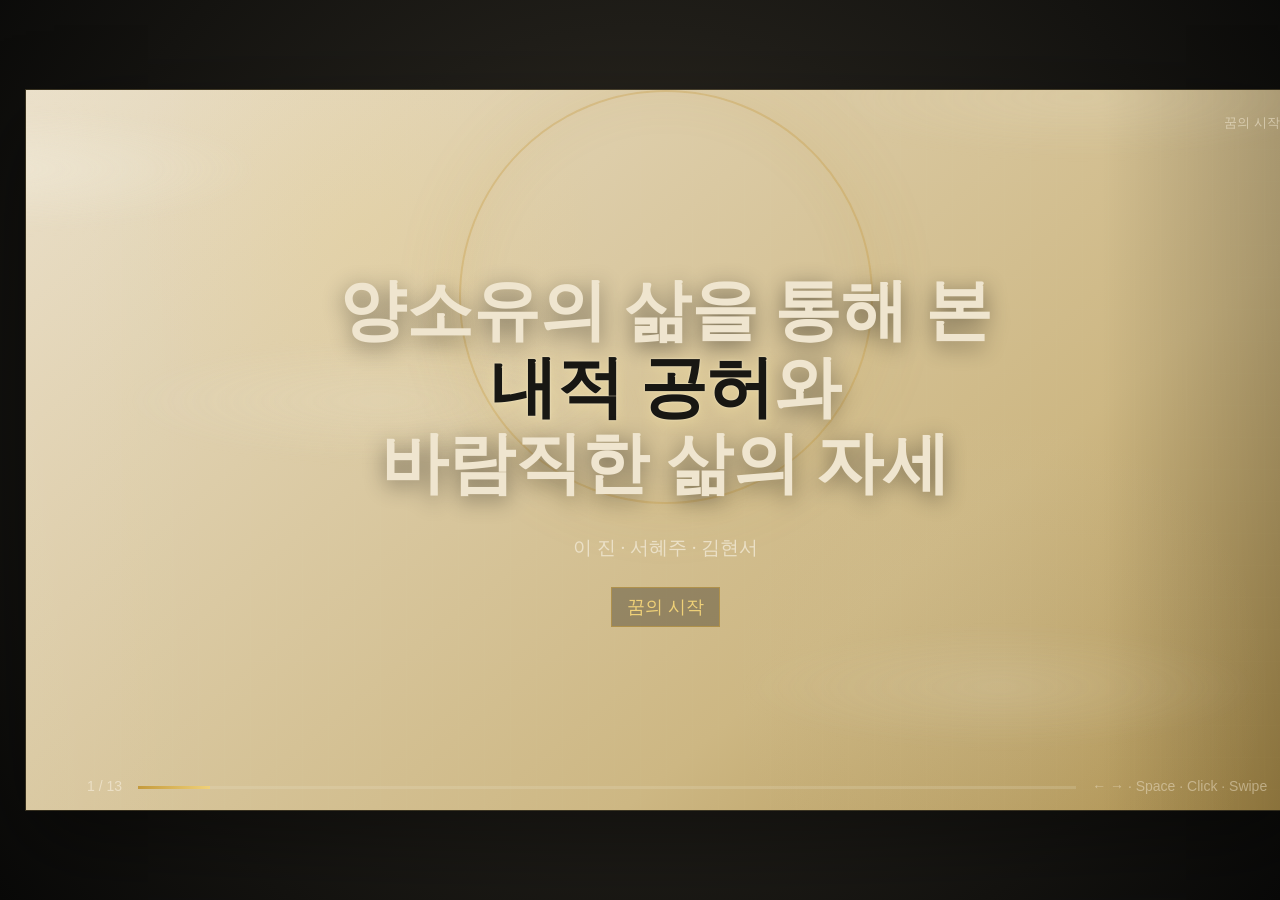
==== ppt.html @ 4a9c1b99 "Add files via upload" ====
﻿<!doctype html>
<html lang="ko">
<head>
<meta charset="utf-8" />
<meta name="viewport" content="width=device-width, initial-scale=1" />
<title>양소유의 삶을 통해 본 내적 공허와 바람직한 삶의 자세</title>
<style>
:root{
  --ink:#171713;
  --ink-soft:#2c2b24;
  --paper:#efe5cf;
  --paper-deep:#d7c39a;
  --gold:#c49a3d;
  --gold-bright:#f0d178;
  --fog:#d8d5c8;
  --white:#f7f4ea;
  --shadow:rgba(15,13,8,.48);
}
*{box-sizing:border-box} html,body{height:100%;margin:0;overflow:hidden;background:var(--ink);color:var(--paper);font-family:"Noto Serif KR","Malgun Gothic","Apple SD Gothic Neo",serif;letter-spacing:0}
body{display:grid;place-items:center;touch-action:pan-y}
.deck{position:relative;width:100vw;height:100vh;background:radial-gradient(circle at 50% 46%,#3a3328 0%,#1f1d18 48%,#090908 100%);overflow:hidden}
.ratio{position:absolute;inset:0;display:grid;place-items:center;padding:clamp(14px,2vw,28px)}
.stage{position:relative;width:min(100vw,177.78vh);height:min(56.25vw,100vh);overflow:hidden;background:#111;box-shadow:0 0 0 1px rgba(240,209,120,.18),0 32px 80px rgba(0,0,0,.42)}
.slide{position:absolute;inset:0;padding:clamp(36px,5.3vw,86px);display:grid;align-content:center;justify-items:center;opacity:0;transform:translateX(3.5%) scale(.985);transition:opacity .75s ease,transform .75s ease;pointer-events:none;background:linear-gradient(135deg,#1a1814,#2b251c 45%,#100f0d);isolation:isolate}
.slide.active{opacity:1;transform:none;pointer-events:auto}.slide.prev{transform:translateX(-3.5%) scale(.985)}
.slide::before{content:"";position:absolute;inset:0;background:radial-gradient(circle at 26% 20%,rgba(240,209,120,.14),transparent 22%),radial-gradient(circle at 76% 82%,rgba(216,213,200,.12),transparent 24%),linear-gradient(90deg,rgba(255,255,255,.035),transparent 16%,transparent 84%,rgba(0,0,0,.22));z-index:-2}.slide::after{content:"";position:absolute;inset:-15%;background:repeating-linear-gradient(90deg,rgba(255,255,255,.018) 0 1px,transparent 1px 26px),repeating-linear-gradient(0deg,rgba(255,255,255,.012) 0 1px,transparent 1px 32px);mix-blend-mode:soft-light;z-index:-1}.paper{background:linear-gradient(140deg,#eadfc8,#cdb783 68%,#a98b47)}.dark{background:radial-gradient(circle at 50% 45%,#27231d,#0c0c0b 66%,#020202)}.white{background:radial-gradient(circle at 50% 45%,#fffdf6,#eee8d8 60%,#d9ccb0);color:#191813}.black{background:#030303}.mist{background:radial-gradient(circle at 48% 42%,#3a342d,#111 58%,#050505)}
h1,h2,p{margin:0;text-align:center}h1{font-size:clamp(30px,5.2vw,76px);line-height:1.15;font-weight:700;text-shadow:0 5px 22px rgba(0,0,0,.45)}h2{font-size:clamp(28px,4.4vw,64px);font-weight:700;line-height:1.1}.sub{margin-top:clamp(16px,2.3vw,30px);font-size:clamp(14px,1.5vw,24px);line-height:1.7;color:rgba(239,229,207,.86)}.gold{color:var(--gold-bright);text-shadow:0 0 22px rgba(240,209,120,.34)}.small{font-size:clamp(13px,1.15vw,18px);opacity:.78}.caption{position:absolute;left:clamp(28px,4vw,64px);bottom:clamp(32px,4vw,64px);font-size:clamp(15px,1.5vw,24px);color:rgba(239,229,207,.72)}
.clouds{position:absolute;inset:-12%;z-index:-1;filter:blur(8px);opacity:.68}.clouds span{position:absolute;width:32%;height:13%;border-radius:50%;background:radial-gradient(ellipse,rgba(246,243,230,.55),rgba(246,243,230,.05) 68%,transparent);animation:cloud 18s linear infinite}.clouds span:nth-child(1){top:12%;left:-8%;animation-duration:23s}.clouds span:nth-child(2){top:38%;left:16%;animation-duration:31s;opacity:.48}.clouds span:nth-child(3){top:70%;left:55%;animation-duration:27s;opacity:.36}.clouds span:nth-child(4){top:4%;left:60%;animation-duration:36s;opacity:.42}.cover-void{color:#181713;text-shadow:0 0 2px rgba(255,248,224,.75),0 3px 14px rgba(255,238,166,.45)}@keyframes cloud{from{transform:translateX(-18%) scale(1)}to{transform:translateX(42%) scale(1.12)}}
.ink-ring{position:absolute;width:46vmin;height:46vmin;border:2px solid rgba(196,154,61,.36);border-radius:50%;box-shadow:inset 0 0 50px rgba(196,154,61,.08),0 0 70px rgba(196,154,61,.12);animation:pulse 5s ease-in-out infinite}.seal{margin-top:22px;padding:.4em .85em;border:1px solid rgba(196,154,61,.6);color:var(--gold-bright);font-size:clamp(15px,1.4vw,22px);background:rgba(20,16,11,.32)}@keyframes pulse{50%{transform:scale(1.05);opacity:.65}}
.path{display:flex;align-items:center;gap:clamp(12px,2vw,30px);font-size:clamp(28px,4vw,62px)}.path .arrow{color:var(--gold);animation:breath 1.8s ease-in-out infinite}@keyframes breath{50%{opacity:.35;transform:translateX(5px)}}.fade-up{opacity:0;transform:translateY(18px);animation:rise .8s forwards}.active .d1{animation-delay:.15s}.active .d2{animation-delay:.45s}.active .d3{animation-delay:.75s}.active .d4{animation-delay:1.05s}.active .d5{animation-delay:1.35s}@keyframes rise{to{opacity:1;transform:none}}
.achievements{display:grid;grid-template-columns:repeat(5,minmax(92px,1fr));gap:clamp(10px,1.4vw,18px);width:min(86%,980px);margin-top:32px}.badge{min-height:120px;border:1px solid rgba(240,209,120,.45);display:grid;place-items:center;text-align:center;font-size:clamp(18px,2vw,28px);background:linear-gradient(160deg,rgba(196,154,61,.24),rgba(255,255,255,.04));box-shadow:0 0 26px rgba(196,154,61,.12);position:relative;overflow:hidden}.badge::after{content:"달성";position:absolute;right:10px;bottom:8px;font-size:12px;color:rgba(240,209,120,.72)}
.orbit{position:relative;width:min(74vmin,760px);height:min(74vmin,760px);display:grid;place-items:center}.center-rank{width:28%;aspect-ratio:1;border-radius:50%;display:grid;place-items:center;background:radial-gradient(circle,var(--gold-bright),var(--gold) 62%,#4e3513);color:#20160a;font-size:clamp(24px,3vw,44px);box-shadow:0 0 52px rgba(240,209,120,.52)}.wife{position:absolute;width:clamp(76px,8vw,120px);height:clamp(76px,8vw,120px);border-radius:50%;border:1px solid rgba(240,209,120,.7);display:grid;place-items:center;background:rgba(24,20,14,.7);color:var(--paper);font-size:clamp(13px,1.2vw,18px);box-shadow:0 0 22px rgba(196,154,61,.2)}
.vanities{position:absolute;inset:0;z-index:-1;display:grid;place-items:center;pointer-events:none}.vanity{position:absolute;font-size:clamp(26px,4vw,62px);font-weight:700;color:transparent;text-shadow:none;animation:wordhold 6s ease-in-out infinite;animation-delay:var(--delay)}.vanity:nth-child(1){transform:translate(-245%,-165%)}.vanity:nth-child(2){transform:translate(190%,-150%)}.vanity:nth-child(3){transform:translate(-225%,160%)}.vanity:nth-child(4){transform:translate(205%,158%)}.vanity .piece{position:absolute;inset:0;font-style:normal;color:var(--gold-bright);opacity:0;text-shadow:0 0 18px rgba(240,209,120,.74),0 0 42px rgba(196,154,61,.44);animation:letterbreak 6s cubic-bezier(.2,.74,.13,1) infinite;animation-delay:var(--delay)}.vanity .p1{clip-path:polygon(0 0,52% 0,38% 34%,55% 53%,0 60%);--cx:-8%;--cy:-5%;--cr:-4deg;--px:-56%;--py:-74%;--pr:-24deg}.vanity .p2{clip-path:polygon(52% 0,100% 0,100% 44%,55% 53%,38% 34%);--cx:9%;--cy:-6%;--cr:5deg;--px:42%;--py:-86%;--pr:22deg}.vanity .p3{clip-path:polygon(0 60%,55% 53%,43% 100%,0 100%);--cx:-10%;--cy:7%;--cr:5deg;--px:-72%;--py:62%;--pr:28deg}.vanity .p4{clip-path:polygon(55% 53%,100% 44%,100% 100%,43% 100%);--cx:10%;--cy:8%;--cr:-6deg;--px:66%;--py:76%;--pr:-30deg}.vanity .p5{clip-path:polygon(38% 34%,55% 53%,43% 100%,28% 76%);--cx:0%;--cy:13%;--cr:2deg;--px:8%;--py:112%;--pr:12deg}@keyframes wordhold{0%,30%{opacity:0}38%,100%{opacity:1}}@keyframes letterbreak{0%,29%{opacity:0;transform:none;filter:blur(9px)}38%,55%{opacity:1;transform:none;filter:blur(0)}64%,76%{opacity:1;transform:translate(var(--cx),var(--cy)) rotate(var(--cr));filter:drop-shadow(0 0 4px rgba(5,4,3,.92))}100%{opacity:0;transform:translate(var(--px),var(--py)) rotate(var(--pr)) scale(.72);filter:blur(7px)}}
.graveyard{position:absolute;inset:auto 0 0;height:46%;z-index:-1;background:radial-gradient(ellipse at 50% 100%,rgba(0,0,0,.92),rgba(16,15,13,.68) 38%,transparent 72%)}.grave{position:absolute;left:var(--x);bottom:var(--y);width:var(--w);height:var(--h);border-radius:18px 18px 5px 5px;background:linear-gradient(125deg,#5c574e,#2b2925 54%,#11100f);box-shadow:inset 10px 0 12px rgba(255,255,255,.08),inset -14px 0 18px rgba(0,0,0,.5),0 18px 14px rgba(0,0,0,.42);transform:rotate(var(--r));opacity:var(--o);clip-path:polygon(0 18%,7% 7%,18% 0,82% 0,93% 7%,100% 18%,100% 100%,0 100%)}.grave::before{content:"";position:absolute;left:20%;right:20%;top:26%;height:3px;background:rgba(216,213,200,.18);box-shadow:0 14px 0 rgba(216,213,200,.11),0 28px 0 rgba(216,213,200,.07)}.grave::after{content:"";position:absolute;left:-18%;right:-18%;bottom:-12px;height:18px;border-radius:50%;background:rgba(0,0,0,.45);filter:blur(3px)}.grave.small{filter:blur(.4px);opacity:.58}.grave.far{filter:blur(1.1px);opacity:.36}.fog{position:absolute;inset:auto -10% 0;height:45%;background:radial-gradient(ellipse at 30% 65%,rgba(216,213,200,.22),transparent 45%),radial-gradient(ellipse at 70% 70%,rgba(216,213,200,.16),transparent 46%);filter:blur(18px);animation:fog 7s ease-in-out infinite alternate}@keyframes fog{to{transform:translateX(7%);opacity:.55}}
.cycle{display:grid;grid-template-columns:1fr;gap:10px;font-size:clamp(26px,4vw,58px);text-align:center}.cycle .item{opacity:0;animation:cycle 8s infinite}.cycle .item:nth-child(2){animation-delay:2s}.cycle .item:nth-child(3){animation-delay:4s}.cycle .item:nth-child(4){animation-delay:6s}@keyframes cycle{0%,20%{opacity:1;transform:scale(1)}28%,100%{opacity:.18;transform:scale(.92)}}
.void-word{position:absolute;inset:0;display:grid;place-items:center;font-size:clamp(48px,9vw,138px);color:var(--paper);opacity:0;animation:voidword 9s infinite}.void-word:nth-child(2){animation-delay:3s}.void-word:nth-child(3){animation-delay:6s}@keyframes voidword{0%,12%{opacity:0;filter:blur(8px)}24%,34%{opacity:1;filter:blur(0)}48%,100%{opacity:0;filter:blur(10px)}}
.modern-title{position:relative;z-index:2;transform:translateY(-8px)}.modern-title .sub{margin-top:14px}.cards{position:absolute;inset:0}.modern-card{position:absolute;padding:18px 24px;border:1px solid rgba(196,154,61,.38);background:rgba(239,229,207,.08);backdrop-filter:blur(6px);font-size:clamp(18px,2vw,31px);box-shadow:0 15px 45px rgba(0,0,0,.2);animation:float 5.5s ease-in-out infinite}.modern-card:nth-child(1){left:9%;top:21%}.modern-card:nth-child(2){right:5%;top:16%;animation-delay:.5s}.modern-card:nth-child(3){left:12%;bottom:20%;animation-delay:1s}.modern-card:nth-child(4){right:26%;bottom:12%;animation-delay:1.4s}.modern-card:nth-child(5){right:4%;bottom:16%;animation-delay:2s}@keyframes float{50%{transform:translateY(-18px)}}
.reflect{position:relative;width:min(78vmin,760px);height:min(62vmin,600px);display:grid;place-items:center}.me{font-size:clamp(66px,11vw,148px);color:var(--ink)}.desire{position:absolute;font-size:clamp(18px,2vw,30px);color:rgba(25,24,19,.72);animation:away 7s forwards infinite}.desire:nth-child(2){top:22%;left:20%}.desire:nth-child(3){top:22%;right:18%;animation-delay:.25s}.desire:nth-child(4){bottom:20%;left:22%;animation-delay:.5s}.desire:nth-child(5){bottom:20%;right:22%;animation-delay:.75s}@keyframes away{0%,25%{transform:none;opacity:1}80%,100%{transform:translate(var(--dx),var(--dy));opacity:0}}
.quote{max-width:920px;font-size:clamp(24px,3.2vw,52px);line-height:1.42;text-align:center}.quote .thin{font-weight:400;color:rgba(239,229,207,.74)}
.ui{position:absolute;left:0;right:0;bottom:0;height:46px;z-index:50;display:flex;align-items:center;gap:16px;padding:0 clamp(18px,3vw,42px);color:rgba(239,229,207,.78);font:14px/1.1 Arial,"Malgun Gothic",sans-serif;pointer-events:none}.bar{height:3px;flex:1;background:rgba(239,229,207,.18);overflow:hidden}.fill{height:100%;width:0;background:linear-gradient(90deg,var(--gold),var(--gold-bright));transition:width .5s ease}.hint{opacity:.62}.counter{min-width:58px;text-align:right}.nav{position:absolute;right:clamp(16px,2vw,32px);top:clamp(14px,2vw,24px);z-index:60;color:rgba(239,229,207,.62);font:13px Arial,"Malgun Gothic",sans-serif}
@media(max-width:760px){.ratio{padding:0}.stage{width:100vw;height:56.25vw;max-height:100vh}.slide{padding:24px}.achievements{grid-template-columns:repeat(2,1fr);width:92%;gap:8px}.badge{min-height:72px}.path{flex-direction:column;gap:8px}.path .arrow{transform:rotate(90deg)}.wife{width:58px;height:58px;font-size:11px}.ui{height:38px;font-size:12px}.hint{display:none}.quote{font-size:clamp(20px,5vw,34px)}}
</style>
</head>
<body>
<main class="deck" aria-label="구운몽 인터랙티브 발표">
  <div class="ratio"><section class="stage" id="stage">
    <article class="slide active paper" data-title="꿈의 시작">
      <div class="clouds"><span></span><span></span><span></span><span></span></div><div class="ink-ring"></div>
      <h1 class="fade-up d1">양소유의 삶을 통해 본<br><span class="cover-void">내적 공허</span>와<br>바람직한 삶의 자세</h1>
      <p class="sub fade-up d2">이 진 · 서혜주 · 김현서</p><div class="seal fade-up d3">꿈의 시작</div>
    </article>
    <article class="slide" data-title="서론">
      <h2 class="fade-up d1">성진은 꿈속에서<br><span class="gold">양소유</span>가 된다</h2>
      <div class="path fade-up d2"><span>성진</span><span class="arrow">→</span><span>꿈</span><span class="arrow">→</span><span class="gold">양소유</span></div>
      <p class="sub fade-up d3">『구운몽』은 꿈이라는 액자 속에서 욕망과 깨달음이 서로를 비추는 이야기다.</p>
    </article>
    <article class="slide" data-title="성공">
      <h2>양소유의 성공</h2><p class="sub">세상이 말하는 완벽한 삶이 하나씩 열린다.</p>
      <div class="achievements"><div class="badge fade-up d1">장원급제</div><div class="badge fade-up d2">승상</div><div class="badge fade-up d3">권력</div><div class="badge fade-up d4">명예</div><div class="badge fade-up d5">부</div></div>
    </article>
    <article class="slide" data-title="부귀영화">
      <h2 class="caption">부귀영화의 절정</h2><div class="orbit"><div class="center-rank">승상</div></div>
    </article>
    <article class="slide dark" data-title="반전">
      <div class="vanities"><span class="vanity" style="--delay:.1s">권력<i class="piece p1">권력</i><i class="piece p2">권력</i><i class="piece p3">권력</i><i class="piece p4">권력</i><i class="piece p5">권력</i></span><span class="vanity" style="--delay:.45s">명예<i class="piece p1">명예</i><i class="piece p2">명예</i><i class="piece p3">명예</i><i class="piece p4">명예</i><i class="piece p5">명예</i></span><span class="vanity" style="--delay:.8s">부<i class="piece p1">부</i><i class="piece p2">부</i><i class="piece p3">부</i><i class="piece p4">부</i><i class="piece p5">부</i></span><span class="vanity" style="--delay:1.15s">사랑<i class="piece p1">사랑</i><i class="piece p2">사랑</i><i class="piece p3">사랑</i><i class="piece p4">사랑</i><i class="piece p5">사랑</i></span></div>
      <h2 class="fade-up d1">그는 모든 것을 가졌다.</h2><p class="sub fade-up d3 gold">그런데 왜 공허했을까?</p>
    </article>
    <article class="slide mist" data-title="내적 공허">
      <div class="graveyard"><i class="grave far" style="--x:9%;--y:24%;--w:58px;--h:82px;--r:-13deg;--o:.42"></i><i class="grave small" style="--x:21%;--y:17%;--w:72px;--h:108px;--r:8deg;--o:.62"></i><i class="grave" style="--x:33%;--y:8%;--w:94px;--h:144px;--r:-6deg;--o:.82"></i><i class="grave small" style="--x:48%;--y:22%;--w:68px;--h:98px;--r:14deg;--o:.56"></i><i class="grave" style="--x:59%;--y:10%;--w:90px;--h:132px;--r:5deg;--o:.76"></i><i class="grave far" style="--x:72%;--y:26%;--w:56px;--h:78px;--r:-10deg;--o:.38"></i><i class="grave small" style="--x:82%;--y:14%;--w:76px;--h:112px;--r:11deg;--o:.54"></i><i class="grave far" style="--x:17%;--y:36%;--w:52px;--h:68px;--r:17deg;--o:.3"></i><i class="grave far" style="--x:66%;--y:38%;--w:50px;--h:64px;--r:-18deg;--o:.3"></i></div><div class="fog"></div><h2 class="fade-up d2">영웅들도 결국<br><span class="gold">무덤만 남았다.</span></h2><p class="sub fade-up d3">영원할 것 같던 권력과 명예는 안개처럼 흩어진다.</p>
    </article>
    <article class="slide" data-title="욕망의 순환">
      <h2 class="caption">욕망은 끝이 아니라 다음 욕망의 시작</h2><div class="cycle"><div class="item gold">욕망</div><div class="item">성취</div><div class="item">만족</div><div class="item">새로운 욕망</div></div>
    </article>
    <article class="slide black" data-title="불교적 해석">
      <div class="void-word">제행무상</div><div class="void-word">공</div><div class="void-word">일장춘몽</div>
    </article>
    <article class="slide" data-title="현대 사회">
      <div class="modern-title"><h2>현대판 양소유</h2><p class="sub">오늘의 욕망도 다른 이름으로 떠다닌다.</p></div>
      <div class="cards"><div class="modern-card">명문대</div><div class="modern-card">높은 연봉</div><div class="modern-card">취업 성공</div><div class="modern-card">SNS 좋아요</div><div class="modern-card">사회적 인정</div></div>
    </article>
    <article class="slide white" data-title="질문">
      <h1>정말<br>행복해졌는가?</h1>
    </article>
    <article class="slide white" data-title="자기 성찰">
      <div class="reflect"><div class="me">나</div><div class="desire" style="--dx:-210px;--dy:-90px">명예</div><div class="desire" style="--dx:210px;--dy:-100px">돈</div><div class="desire" style="--dx:-230px;--dy:100px">외모</div><div class="desire" style="--dx:230px;--dy:100px">학벌</div></div>
      <p class="caption" style="color:rgba(25,24,19,.65)">멀어지는 이름들, 남는 질문</p>
    </article>
    <article class="slide dark" data-title="결론">
      <p class="quote fade-up d1">계속 변하는<br><span class="gold">'나'의 자그마한 진심</span>을 들어주고</p>
      <p class="quote thin fade-up d2">집착은 조금씩 내려놓는다면</p>
      <p class="quote fade-up d3">깨달음을 얻은 척<br>흉내 정도는 내볼 수 있지 않을까.</p>
    </article>
    <article class="slide paper" data-title="감사합니다">
      <div class="clouds"><span></span><span></span><span></span><span></span></div><div class="ink-ring"></div><h1 class="fade-up d1">감사합니다</h1><p class="sub fade-up d2">꿈에서 깨어난 뒤에도 질문은 남는다.</p><div class="seal fade-up d3">어떻게 살 것인가</div>
    </article>
    <div class="nav" id="title">꿈의 시작</div><div class="ui"><span class="counter" id="counter">1 / 13</span><div class="bar"><div class="fill" id="fill"></div></div><span class="hint">← → · Space · Click · Swipe</span></div>
  </section></div>
</main>
<script>
(() => {
  const slides = [...document.querySelectorAll('.slide')];
  const stage = document.getElementById('stage');
  const counter = document.getElementById('counter');
  const fill = document.getElementById('fill');
  const title = document.getElementById('title');
  let index = 0;
  let startX = 0;

  function placeOrbit(){
    const orbit = document.querySelector('.orbit');
    if(!orbit || orbit.dataset.ready) return;
    ['정경패','가춘운','계섬월','적경홍','심요연','백능파','난양공주','진채봉'].forEach((name,i)=>{
      const node=document.createElement('div'); node.className='wife'; node.textContent=name;
      const angle=(i/8)*Math.PI*2-Math.PI/2; const r=42;
      node.style.left=`calc(50% + ${Math.cos(angle)*r}% - 60px)`;
      node.style.top=`calc(50% + ${Math.sin(angle)*r}% - 60px)`;
      node.style.animation=`float ${4.8+i*.18}s ease-in-out infinite`;
      orbit.appendChild(node);
    });
    orbit.dataset.ready='1';
  }

  function show(next){
    if(next<0 || next>=slides.length) return;
    const current = slides[index];
    current.classList.remove('active');
    if (next > index) current.classList.add('prev');
    else current.classList.remove('prev');
    index = next;
    slides.forEach((s,i)=>{ if(i!==index) s.classList.remove('active'); });
    slides[index].classList.add('active');
    slides[index].classList.remove('prev');
    counter.textContent = `${index+1} / ${slides.length}`;
    fill.style.width = `${((index+1)/slides.length)*100}%`;
    title.textContent = slides[index].dataset.title || '';
  }

  placeOrbit();
  show(0);
  document.addEventListener('keydown', e => {
    if(['ArrowRight',' ','PageDown','Enter'].includes(e.key)){ e.preventDefault(); show(index+1); }
    if(['ArrowLeft','Backspace','PageUp'].includes(e.key)){ e.preventDefault(); show(index-1); }
    if(e.key === 'Home') show(0);
    if(e.key === 'End') show(slides.length-1);
  });
  stage.addEventListener('click', e => { if(!e.target.closest('.ui')) show(index+1); });
  stage.addEventListener('touchstart', e => startX = e.touches[0].clientX, {passive:true});
  stage.addEventListener('touchend', e => {
    const dx = e.changedTouches[0].clientX - startX;
    if(Math.abs(dx) > 45) show(index + (dx < 0 ? 1 : -1));
  }, {passive:true});
})();
</script>
</body>
</html>
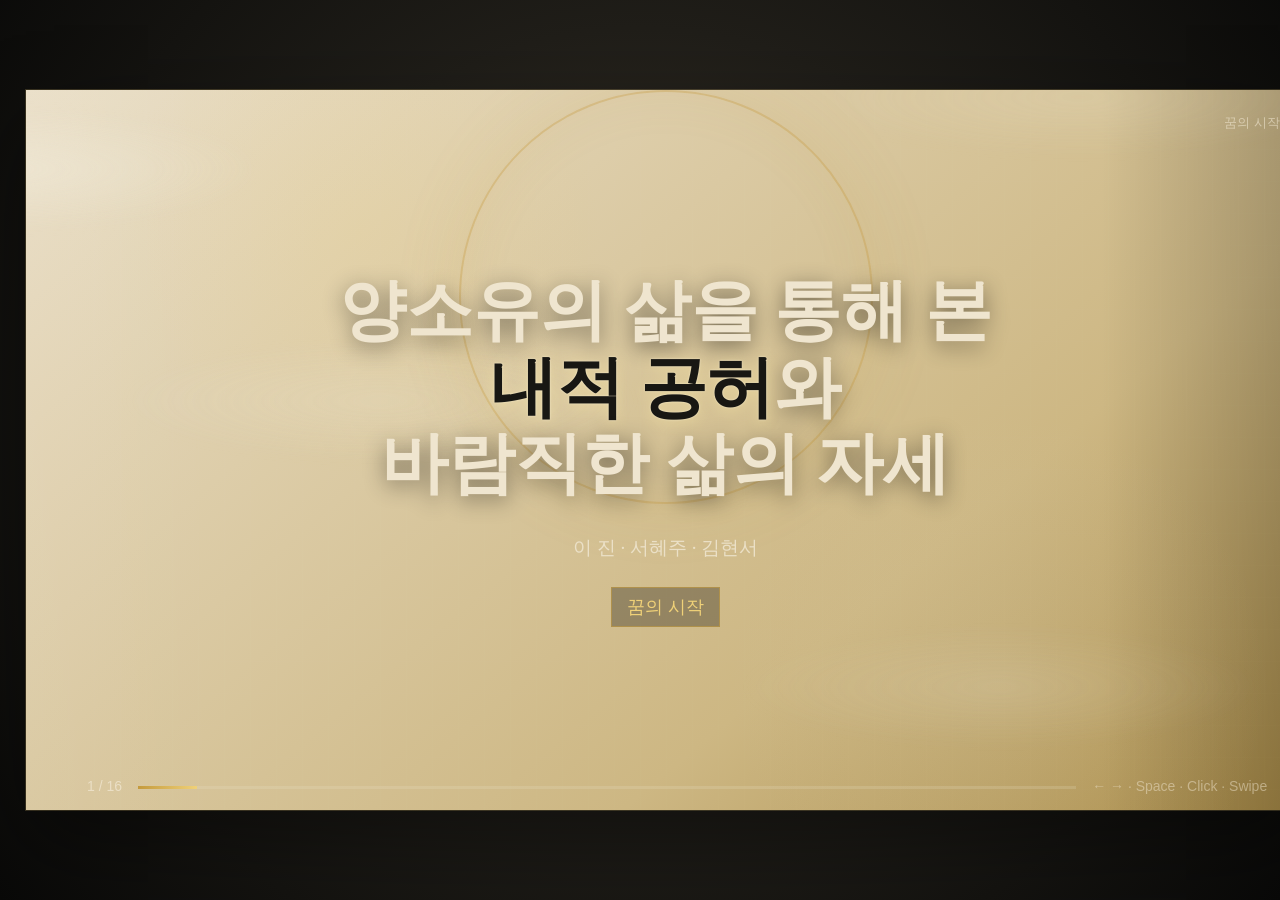
==== commit ea0769a5: "Add files via upload" ====
--- a/ppt.html
+++ b/ppt.html
@@ -35,6 +35,8 @@
 .cycle{display:grid;grid-template-columns:1fr;gap:10px;font-size:clamp(26px,4vw,58px);text-align:center}.cycle .item{opacity:0;animation:cycle 8s infinite}.cycle .item:nth-child(2){animation-delay:2s}.cycle .item:nth-child(3){animation-delay:4s}.cycle .item:nth-child(4){animation-delay:6s}@keyframes cycle{0%,20%{opacity:1;transform:scale(1)}28%,100%{opacity:.18;transform:scale(.92)}}
 .void-word{position:absolute;inset:0;display:grid;place-items:center;font-size:clamp(48px,9vw,138px);color:var(--paper);opacity:0;animation:voidword 9s infinite}.void-word:nth-child(2){animation-delay:3s}.void-word:nth-child(3){animation-delay:6s}@keyframes voidword{0%,12%{opacity:0;filter:blur(8px)}24%,34%{opacity:1;filter:blur(0)}48%,100%{opacity:0;filter:blur(10px)}}
 .modern-title{position:relative;z-index:2;transform:translateY(-8px)}.modern-title .sub{margin-top:14px}.cards{position:absolute;inset:0}.modern-card{position:absolute;padding:18px 24px;border:1px solid rgba(196,154,61,.38);background:rgba(239,229,207,.08);backdrop-filter:blur(6px);font-size:clamp(18px,2vw,31px);box-shadow:0 15px 45px rgba(0,0,0,.2);animation:float 5.5s ease-in-out infinite}.modern-card:nth-child(1){left:9%;top:21%}.modern-card:nth-child(2){right:5%;top:16%;animation-delay:.5s}.modern-card:nth-child(3){left:12%;bottom:20%;animation-delay:1s}.modern-card:nth-child(4){right:26%;bottom:12%;animation-delay:1.4s}.modern-card:nth-child(5){right:4%;bottom:16%;animation-delay:2s}@keyframes float{50%{transform:translateY(-18px)}}
+.lesson-title{position:absolute;top:clamp(28px,4.4vw,68px);left:0;right:0;z-index:4}.lesson-title h2{font-size:clamp(28px,4vw,58px)}.lesson-title .sub{max-width:760px;margin:14px auto 0}.door-scene{position:absolute;inset:0;display:grid;place-items:center;z-index:-1}.gold-door{position:relative;width:min(34vw,330px);height:min(52vh,390px);perspective:900px}.door-panel{position:absolute;top:0;width:50%;height:100%;background:linear-gradient(115deg,#7d541b,#f0d178 42%,#8c5b1e 100%);border:1px solid rgba(255,231,141,.75);box-shadow:inset 0 0 38px rgba(255,248,210,.24),0 0 50px rgba(196,154,61,.28);transition:transform 1s}.door-panel.left{left:0;transform-origin:left center}.door-panel.right{right:0;transform-origin:right center}.door-word{position:absolute;inset:0;display:grid;place-items:center;font-size:clamp(28px,4vw,58px);color:#2a1b08;text-shadow:0 1px 0 rgba(255,244,180,.8);z-index:2}.active .door-panel.left{animation:openleft 3.5s 1.4s forwards}.active .door-panel.right{animation:openright 3.5s 1.4s forwards}.active .door-word{animation:fadeaway 2.2s 1.1s forwards}.door-light{position:absolute;inset:18% 36%;background:radial-gradient(ellipse,rgba(240,229,194,.75),rgba(176,199,199,.25) 45%,transparent 70%);filter:blur(18px);opacity:0}.active .door-light{animation:dawn 4s 2s forwards}.relic{position:absolute;font-size:clamp(22px,3vw,44px);filter:drop-shadow(0 0 12px rgba(240,209,120,.6));animation:float 5s ease-in-out infinite}.relic:nth-child(1){left:16%;top:27%}.relic:nth-child(2){right:18%;top:31%;animation-delay:.5s}.relic:nth-child(3){left:24%;bottom:23%;animation-delay:1s}.relic:nth-child(4){right:23%;bottom:24%;animation-delay:1.5s}.active .relic{animation:scatterdust 3.2s 1.5s forwards}.door-message{position:absolute;bottom:clamp(56px,7vw,96px);left:50%;width:min(86%,850px);transform:translateX(-50%);font-size:clamp(22px,2.8vw,43px);line-height:1.38;opacity:0;text-align:center}.active .door-message{animation:rise .9s 3.4s forwards}@keyframes openleft{to{transform:rotateY(-74deg)}}@keyframes openright{to{transform:rotateY(74deg)}}@keyframes fadeaway{to{opacity:0;filter:blur(8px)}}@keyframes dawn{to{opacity:1;inset:8% 24%;filter:blur(8px)}}@keyframes scatterdust{55%{opacity:.75}100%{opacity:0;transform:translate(var(--dx),var(--dy)) scale(.45) rotate(25deg);filter:blur(9px)}}.road-scene{position:absolute;inset:24% 5% 18%;display:grid;place-items:center;z-index:-1}.road{position:relative;width:min(86vw,920px);height:min(42vh,310px)}.road::before{content:"";position:absolute;left:9%;right:13%;top:52%;height:8px;transform:none;background:linear-gradient(90deg,var(--gold),rgba(239,229,207,.18));box-shadow:0 0 28px rgba(196,154,61,.25)}.road-node{position:absolute;top:43%;transform:translate(-50%,-50%);padding:9px 18px;border:1px solid rgba(240,209,120,.45);background:rgba(20,18,14,.82);color:var(--paper);font-size:clamp(16px,1.55vw,23px);white-space:nowrap}.road-node.n1{left:12%}.road-node.n2{left:43%}.road-node.n3{left:68%}.traveler{position:absolute;left:10%;top:52%;width:18px;height:18px;border-radius:50%;background:var(--gold-bright);box-shadow:0 0 20px rgba(240,209,120,.9);opacity:0;transform:translate(-50%,-50%)}.active .traveler{animation:walkroad 5s 1s forwards}.road-token{position:absolute;left:var(--left);top:var(--top);color:var(--gold-bright);font-size:clamp(19px,2vw,31px);font-weight:700;opacity:0;text-shadow:0 0 14px rgba(240,209,120,.55);white-space:nowrap}.active .road-token{animation:tokenpass 4.4s var(--delay) forwards}.end-door{position:absolute;right:7%;bottom:2%;width:96px;height:126px;border:1px solid rgba(240,209,120,.5);background:linear-gradient(110deg,#3a2915,#b98b33);box-shadow:0 0 30px rgba(196,154,61,.25)}.active .end-door{animation:doorfade 1.2s 5.2s forwards}.road-message{position:absolute;left:50%;bottom:clamp(18px,2.4vw,34px);width:min(84%,760px);transform:translateX(-50%);font-size:clamp(18px,2.05vw,30px);line-height:1.35;opacity:0;text-align:center;z-index:4}.active .road-message{animation:rise .8s 5.4s forwards}@keyframes walkroad{0%{opacity:1;left:10%}46%{left:43%}86%,100%{opacity:1;left:68%}}@keyframes tokenpass{0%,18%{opacity:0;transform:translateY(12px)}30%,86%{opacity:1;transform:none;filter:none}100%{opacity:.92;transform:none;filter:none}}@keyframes doorfade{to{opacity:.22;filter:blur(4px)}}.mirror-scene{position:absolute;inset:0;display:grid;place-items:center;z-index:-1}.mirror-door{position:relative;width:min(36vw,350px);height:min(56vh,410px);border-radius:48% 48% 10px 10px;border:2px solid rgba(216,213,200,.42);background:rgba(28,28,26,.86);box-shadow:inset 0 0 34px rgba(0,0,0,.62),0 18px 46px rgba(0,0,0,.45);overflow:hidden}.mirror-name,.viewer-shape{position:absolute;inset:0;display:grid;place-items:center;font-size:clamp(32px,5vw,70px)}.mirror-name{color:rgba(239,229,207,.88);animation:mirrorname 5.5s forwards}.viewer-shape{opacity:0}.viewer-shape::before{content:"";width:34%;height:54%;border-radius:50% 50% 42% 42%;background:#77736a;box-shadow:none}.active .viewer-shape{animation:viewer 5.5s 1.5s forwards}.mirror-question{position:absolute;bottom:clamp(48px,6vw,86px);font-size:clamp(22px,2.8vw,42px);text-align:center;color:var(--paper);opacity:0}.active .mirror-question{animation:rise .8s 2.4s forwards}@keyframes mirrorname{0%,45%{opacity:1;filter:blur(0)}75%,100%{opacity:0;filter:blur(10px)}}@keyframes viewer{0%,30%{opacity:0;filter:blur(8px)}60%,100%{opacity:.95;filter:blur(0)}}.three-doors{position:relative;display:flex;gap:clamp(14px,3vw,40px);align-items:center;justify-content:center;margin-top:34px}.mini-door{width:clamp(112px,14vw,170px);height:clamp(150px,20vw,235px);border:1px solid rgba(240,209,120,.55);border-radius:44% 44% 8px 8px;background:linear-gradient(135deg,#332514,#bf9340);display:grid;place-items:center;text-align:center;padding:18px;color:var(--paper);box-shadow:0 0 32px rgba(196,154,61,.2);animation:float 5s ease-in-out infinite}.mini-door:nth-child(2){animation-delay:.5s}.mini-door:nth-child(3){animation-delay:1s}.active .mini-door{animation:merge 3.2s 1.4s forwards}.synthesis{margin-top:34px;font-size:clamp(24px,3.2vw,50px);line-height:1.35;opacity:0}.active .synthesis{animation:rise .9s 3.8s forwards}@keyframes merge{to{transform:translateX(var(--mx)) scale(.92);opacity:.35;filter:blur(3px)}}
+.arch-portal{position:relative;width:min(34vw,330px);height:min(53vh,400px);border-radius:48% 48% 8px 8px;background:#7b5a24;border:2px solid rgba(240,209,120,.55);box-shadow:0 22px 42px rgba(0,0,0,.34);overflow:hidden}.arch-portal .portal-word{display:none}.portal-zoom{transform-origin:50% 58%}.end-door.arch-portal{position:absolute;right:2%;top:22%;width:92px;height:122px}.active .end-door.arch-portal{animation:none}.mirror-door.portal-zoom{transform-origin:50% 55%}.mini-door.portal-zoom{border-radius:48% 48% 8px 8px}
 .reflect{position:relative;width:min(78vmin,760px);height:min(62vmin,600px);display:grid;place-items:center}.me{font-size:clamp(66px,11vw,148px);color:var(--ink)}.desire{position:absolute;font-size:clamp(18px,2vw,30px);color:rgba(25,24,19,.72);animation:away 7s forwards infinite}.desire:nth-child(2){top:22%;left:20%}.desire:nth-child(3){top:22%;right:18%;animation-delay:.25s}.desire:nth-child(4){bottom:20%;left:22%;animation-delay:.5s}.desire:nth-child(5){bottom:20%;right:22%;animation-delay:.75s}@keyframes away{0%,25%{transform:none;opacity:1}80%,100%{transform:translate(var(--dx),var(--dy));opacity:0}}
 .quote{max-width:920px;font-size:clamp(24px,3.2vw,52px);line-height:1.42;text-align:center}.quote .thin{font-weight:400;color:rgba(239,229,207,.74)}
 .ui{position:absolute;left:0;right:0;bottom:0;height:46px;z-index:50;display:flex;align-items:center;gap:16px;padding:0 clamp(18px,3vw,42px);color:rgba(239,229,207,.78);font:14px/1.1 Arial,"Malgun Gothic",sans-serif;pointer-events:none}.bar{height:3px;flex:1;background:rgba(239,229,207,.18);overflow:hidden}.fill{height:100%;width:0;background:linear-gradient(90deg,var(--gold),var(--gold-bright));transition:width .5s ease}.hint{opacity:.62}.counter{min-width:58px;text-align:right}.nav{position:absolute;right:clamp(16px,2vw,32px);top:clamp(14px,2vw,24px);z-index:60;color:rgba(239,229,207,.62);font:13px Arial,"Malgun Gothic",sans-serif}
@@ -78,14 +80,29 @@
       <div class="modern-title"><h2>현대판 양소유</h2><p class="sub">오늘의 욕망도 다른 이름으로 떠다닌다.</p></div>
       <div class="cards"><div class="modern-card">명문대</div><div class="modern-card">높은 연봉</div><div class="modern-card">취업 성공</div><div class="modern-card">SNS 좋아요</div><div class="modern-card">사회적 인정</div></div>
     </article>
-    <article class="slide white" data-title="질문">
-      <h1>정말<br>행복해졌는가?</h1>
-    </article>
-    <article class="slide white" data-title="자기 성찰">
-      <div class="reflect"><div class="me">나</div><div class="desire" style="--dx:-210px;--dy:-90px">명예</div><div class="desire" style="--dx:210px;--dy:-100px">돈</div><div class="desire" style="--dx:-230px;--dy:100px">외모</div><div class="desire" style="--dx:230px;--dy:100px">학벌</div></div>
-      <p class="caption" style="color:rgba(25,24,19,.65)">멀어지는 이름들, 남는 질문</p>
-    </article>
-    <article class="slide dark" data-title="결론">
+    <article class="slide white" data-title="질문">
+      <h1>정말<br>행복해졌는가?</h1>
+    </article>
+    <article class="slide dark gateway" data-title="첫 번째 문">
+      <div class="lesson-title"><h2>집착을 내려놓기</h2><p class="sub">외적 성취에 대한 집착은<br>오히려 고통의 원인이 된다.</p></div>
+      <div class="door-scene"><div class="door-light"></div><span class="relic" style="left:15%;top:25%;--dx:-130px;--dy:-90px">♛</span><span class="relic" style="right:17%;top:30%;--dx:130px;--dy:-80px">◆</span><span class="relic" style="left:24%;bottom:24%;--dx:-120px;--dy:90px">●</span><span class="relic" style="right:23%;bottom:24%;--dx:120px;--dy:90px">▣</span><div class="arch-portal portal-zoom"></div></div>
+      <p class="door-message">가진 것이 괴로움이 아니라<br>놓지 못하는 마음이 괴로움이다.</p>
+    </article>
+    <article class="slide gateway" data-title="두 번째 문">
+      <div class="lesson-title"><h2>경험을 통해 배우기</h2><p class="sub">삶을 회피하는 것이 아니라<br>삶을 살아낸 뒤에 본질을 깨닫는다.</p></div>
+      <div class="road-scene"><div class="road"><div class="road-node n1">성진</div><div class="road-node n2">양소유</div><div class="road-node n3">깨달은 성진</div><div class="traveler"></div><span class="road-token" style="--left:20%;--top:12%;--delay:1.2s">권력</span><span class="road-token" style="--left:53%;--top:74%;--delay:2s">사랑</span><span class="road-token" style="--left:30%;--top:75%;--delay:2.8s">부귀영화</span><div class="end-door arch-portal portal-zoom"></div><p class="road-message">깨달음은 경험을 통과한 자에게 찾아온다.</p></div></div>
+    </article>
+    <article class="slide black gateway" data-title="세 번째 문">
+      <div class="lesson-title"><h2>자기 성찰</h2><p class="sub">꿈에서 깨어나는 것은<br>자기 자신을 돌아보는 것이다.</p></div>
+      <div class="mirror-scene"><div class="mirror-door portal-zoom"><div class="mirror-name">양소유</div></div></div>
+      <p class="mirror-question">나는 지금 무엇을 위해 살아가고 있는가?</p>
+    </article>
+    <article class="slide dark gateway" data-title="세 문 종합">
+      <h2>양소유가 남긴 세 가지 깨달음</h2>
+      <div class="three-doors"><div class="mini-door" style="--mx:112%">집착을<br>내려놓기</div><div class="mini-door portal-zoom" style="--mx:0">경험을 통해<br>배우기</div><div class="mini-door" style="--mx:-112%">자기 성찰</div></div>
+      <p class="synthesis">집착을 내려놓고<br>경험 속에서 배우며<br>끊임없이 자신을 돌아보라.</p>
+    </article>
+    <article class="slide dark" data-title="결론">
       <p class="quote fade-up d1">계속 변하는<br><span class="gold">'나'의 자그마한 진심</span>을 들어주고</p>
       <p class="quote thin fade-up d2">집착은 조금씩 내려놓는다면</p>
       <p class="quote fade-up d3">깨달음을 얻은 척<br>흉내 정도는 내볼 수 있지 않을까.</p>
@@ -93,18 +110,18 @@
     <article class="slide paper" data-title="감사합니다">
       <div class="clouds"><span></span><span></span><span></span><span></span></div><div class="ink-ring"></div><h1 class="fade-up d1">감사합니다</h1><p class="sub fade-up d2">꿈에서 깨어난 뒤에도 질문은 남는다.</p><div class="seal fade-up d3">어떻게 살 것인가</div>
     </article>
-    <div class="nav" id="title">꿈의 시작</div><div class="ui"><span class="counter" id="counter">1 / 13</span><div class="bar"><div class="fill" id="fill"></div></div><span class="hint">← → · Space · Click · Swipe</span></div>
+    <div class="nav" id="title">꿈의 시작</div><div class="ui"><span class="counter" id="counter">1 / 16</span><div class="bar"><div class="fill" id="fill"></div></div><span class="hint">← → · Space · Click · Swipe</span></div>
   </section></div>
 </main>
 <script>
 (() => {
   const slides = [...document.querySelectorAll('.slide')];
   const stage = document.getElementById('stage');
-  const counter = document.getElementById('counter');
-  const fill = document.getElementById('fill');
-  const title = document.getElementById('title');
-  let index = 0;
-  let startX = 0;
+  const counter = document.getElementById('counter');
+  const fill = document.getElementById('fill');
+  const title = document.getElementById('title');
+  let index = 0;
+  let startX = 0;
 
   function placeOrbit(){
     const orbit = document.querySelector('.orbit');
@@ -120,35 +137,36 @@
     orbit.dataset.ready='1';
   }
 
-  function show(next){
-    if(next<0 || next>=slides.length) return;
-    const current = slides[index];
-    current.classList.remove('active');
-    if (next > index) current.classList.add('prev');
-    else current.classList.remove('prev');
-    index = next;
-    slides.forEach((s,i)=>{ if(i!==index) s.classList.remove('active'); });
-    slides[index].classList.add('active');
-    slides[index].classList.remove('prev');
-    counter.textContent = `${index+1} / ${slides.length}`;
-    fill.style.width = `${((index+1)/slides.length)*100}%`;
-    title.textContent = slides[index].dataset.title || '';
-  }
-
-  placeOrbit();
-  show(0);
-  document.addEventListener('keydown', e => {
-    if(['ArrowRight',' ','PageDown','Enter'].includes(e.key)){ e.preventDefault(); show(index+1); }
-    if(['ArrowLeft','Backspace','PageUp'].includes(e.key)){ e.preventDefault(); show(index-1); }
-    if(e.key === 'Home') show(0);
-    if(e.key === 'End') show(slides.length-1);
-  });
-  stage.addEventListener('click', e => { if(!e.target.closest('.ui')) show(index+1); });
-  stage.addEventListener('touchstart', e => startX = e.touches[0].clientX, {passive:true});
-  stage.addEventListener('touchend', e => {
-    const dx = e.changedTouches[0].clientX - startX;
-    if(Math.abs(dx) > 45) show(index + (dx < 0 ? 1 : -1));
-  }, {passive:true});
+  function show(next){
+    if(next<0 || next>=slides.length) return;
+    const current = slides[index];
+    current.classList.remove('zooming');
+    current.classList.remove('active');
+    if (next > index) current.classList.add('prev');
+    else current.classList.remove('prev');
+    index = next;
+    slides.forEach((s,i)=>{ if(i!==index) s.classList.remove('active','zooming'); });
+    slides[index].classList.add('active');
+    slides[index].classList.remove('prev');
+    counter.textContent = `${index+1} / ${slides.length}`;
+    fill.style.width = `${((index+1)/slides.length)*100}%`;
+    title.textContent = slides[index].dataset.title || '';
+  }
+
+  placeOrbit();
+  show(0);
+  document.addEventListener('keydown', e => {
+    if(['ArrowRight',' ','PageDown','Enter'].includes(e.key)){ e.preventDefault(); show(index+1); }
+    if(['ArrowLeft','Backspace','PageUp'].includes(e.key)){ e.preventDefault(); show(index-1); }
+    if(e.key === 'Home') show(0);
+    if(e.key === 'End') show(slides.length-1);
+  });
+  stage.addEventListener('click', e => { if(!e.target.closest('.ui')) show(index+1); });
+  stage.addEventListener('touchstart', e => startX = e.touches[0].clientX, {passive:true});
+  stage.addEventListener('touchend', e => {
+    const dx = e.changedTouches[0].clientX - startX;
+    if(Math.abs(dx) > 45) show(index + (dx < 0 ? 1 : -1));
+  }, {passive:true});
 })();
 </script>
 </body>
@@ -156,3 +174,10 @@
 
 
 
+
+
+
+
+
+
+
